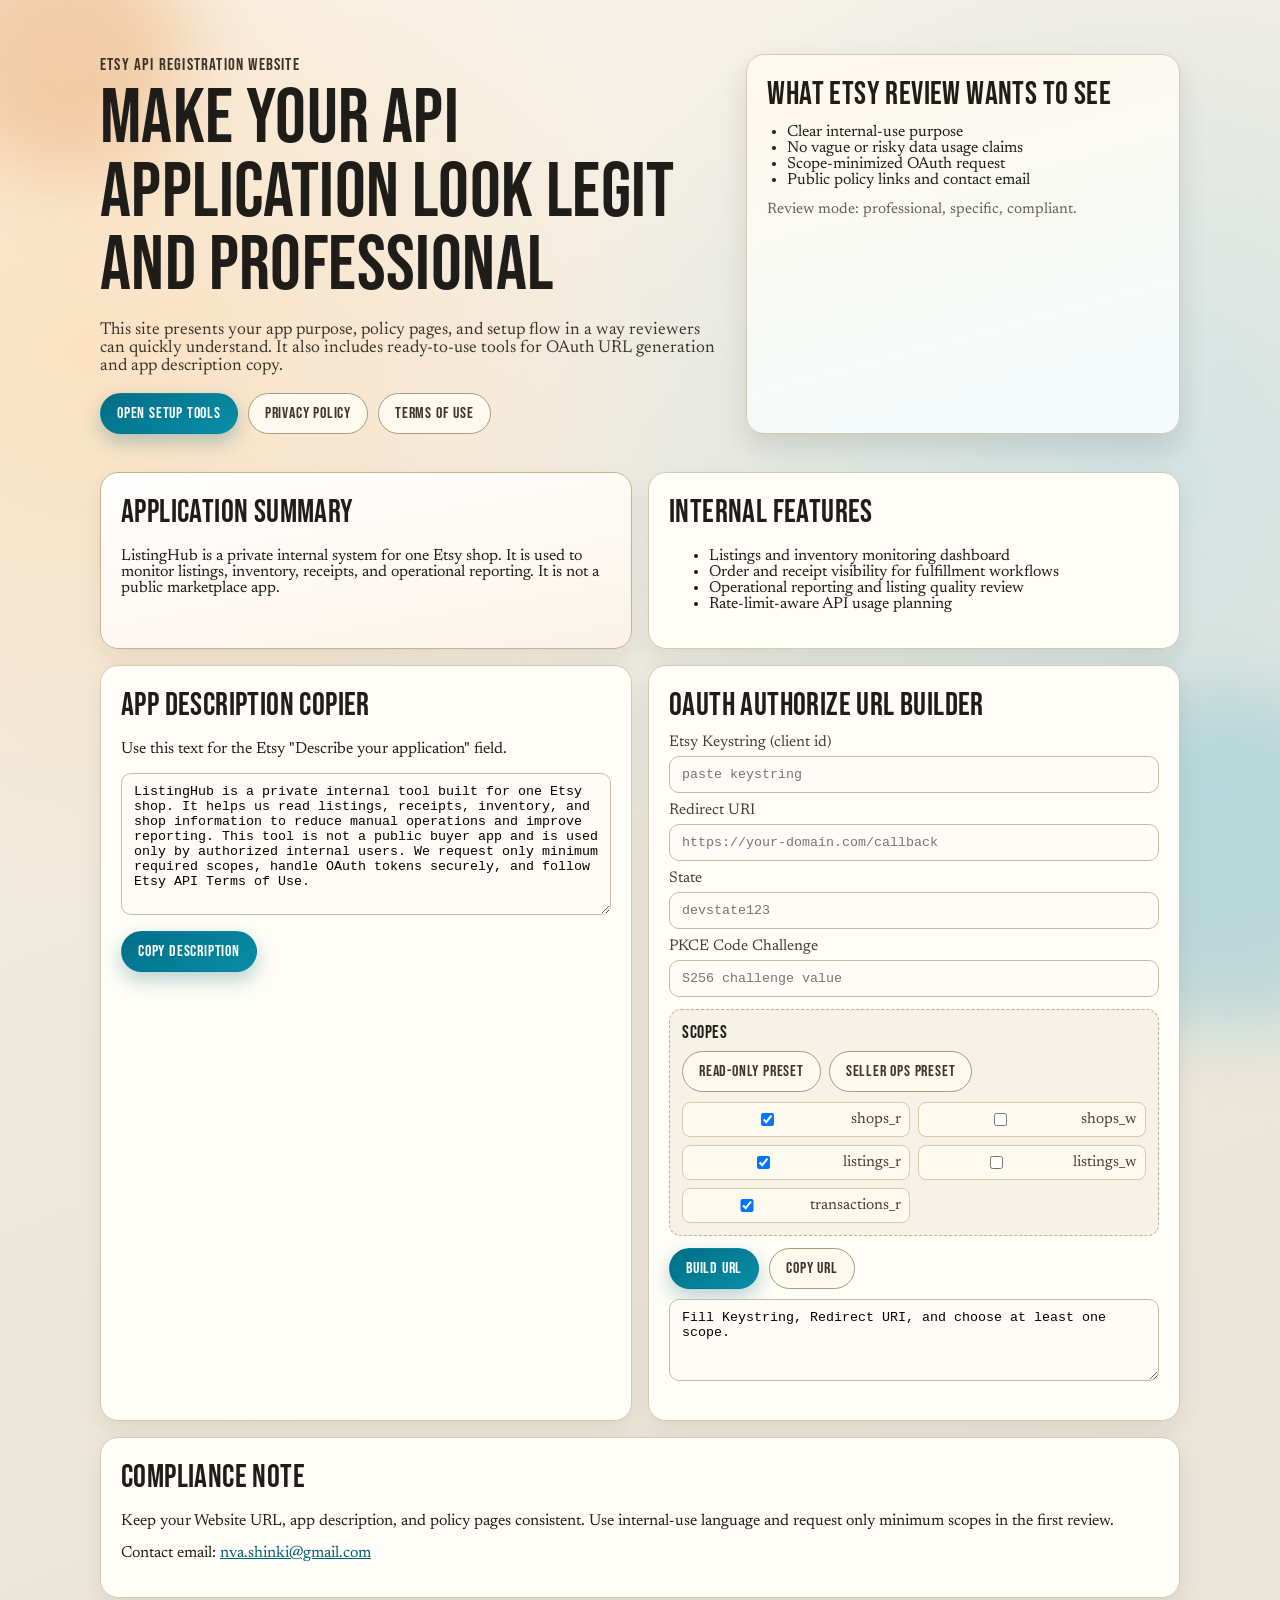
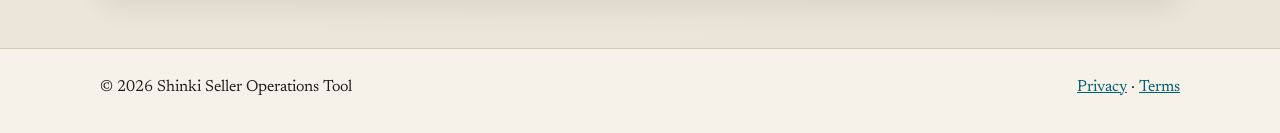
==== index.html @ 2dc22551 "Initial ListingHub Etsy API website" ====
<!doctype html>
<html lang="en">
  <head>
    <meta charset="UTF-8" />
    <meta name="viewport" content="width=device-width, initial-scale=1.0" />
    <title>ListingHub</title>
    <meta
      name="description"
      content="Internal Etsy seller operations tool for listings, inventory, order workflows, and API onboarding."
    />
    <link rel="preconnect" href="https://fonts.googleapis.com" />
    <link rel="preconnect" href="https://fonts.gstatic.com" crossorigin />
    <link
      href="https://fonts.googleapis.com/css2?family=Bebas+Neue&family=Newsreader:opsz,wght@6..72,400;6..72,600&display=swap"
      rel="stylesheet"
    />
    <link rel="stylesheet" href="styles.css" />
  </head>
  <body>
    <div class="orb orb-a"></div>
    <div class="orb orb-b"></div>

    <header class="hero">
      <div class="container hero-grid">
        <div class="hero-copy reveal">
          <p class="eyebrow">Etsy API Registration Website</p>
          <h1>Make Your API Application Look Legit and Professional</h1>
          <p>
            This site presents your app purpose, policy pages, and setup flow in a way
            reviewers can quickly understand. It also includes ready-to-use tools for
            OAuth URL generation and app description copy.
          </p>
          <div class="hero-actions">
            <a class="btn btn-main" href="#tools">Open Setup Tools</a>
            <a class="btn btn-ghost" href="privacy.html">Privacy Policy</a>
            <a class="btn btn-ghost" href="terms.html">Terms of Use</a>
          </div>
        </div>

        <aside class="hero-panel reveal delay-1">
          <h2>What Etsy Review Wants to See</h2>
          <ul>
            <li>Clear internal-use purpose</li>
            <li>No vague or risky data usage claims</li>
            <li>Scope-minimized OAuth request</li>
            <li>Public policy links and contact email</li>
          </ul>
          <p class="mini-note">Review mode: professional, specific, compliant.</p>
        </aside>
      </div>
    </header>

    <main class="container">
      <section class="split reveal delay-2">
        <article class="card card-strong">
          <h2>Application Summary</h2>
          <p>
            ListingHub is a private internal system for one Etsy
            shop. It is used to monitor listings, inventory, receipts, and operational
            reporting. It is not a public marketplace app.
          </p>
        </article>

        <article class="card">
          <h2>Internal Features</h2>
          <ul>
            <li>Listings and inventory monitoring dashboard</li>
            <li>Order and receipt visibility for fulfillment workflows</li>
            <li>Operational reporting and listing quality review</li>
            <li>Rate-limit-aware API usage planning</li>
          </ul>
        </article>
      </section>

      <section id="tools" class="tool-grid reveal delay-3">
        <article class="card tool">
          <h2>App Description Copier</h2>
          <p>Use this text for the Etsy "Describe your application" field.</p>
          <textarea id="app-description" rows="8" aria-label="App Description"></textarea>
          <div class="tool-actions">
            <button id="copy-description" class="btn btn-main" type="button">Copy Description</button>
            <span id="copy-status" class="status"></span>
          </div>
        </article>

        <article class="card tool">
          <h2>OAuth Authorize URL Builder</h2>
          <div class="form-grid">
            <label>
              Etsy Keystring (client id)
              <input id="etsy-key" type="text" placeholder="paste keystring" />
            </label>
            <label>
              Redirect URI
              <input id="redirect-uri" type="text" placeholder="https://your-domain.com/callback" />
            </label>
            <label>
              State
              <input id="oauth-state" type="text" placeholder="devstate123" />
            </label>
            <label>
              PKCE Code Challenge
              <input id="code-challenge" type="text" placeholder="S256 challenge value" />
            </label>
          </div>

          <div class="scope-box">
            <p>Scopes</p>
            <div class="preset-actions">
              <button id="preset-readonly" class="btn btn-ghost" type="button">Read-only Preset</button>
              <button id="preset-sellerops" class="btn btn-ghost" type="button">Seller Ops Preset</button>
            </div>
            <div class="scope-grid">
              <label><input type="checkbox" name="scope" value="shops_r" /> shops_r</label>
              <label><input type="checkbox" name="scope" value="shops_w" /> shops_w</label>
              <label><input type="checkbox" name="scope" value="listings_r" /> listings_r</label>
              <label><input type="checkbox" name="scope" value="listings_w" /> listings_w</label>
              <label><input type="checkbox" name="scope" value="transactions_r" /> transactions_r</label>
            </div>
          </div>

          <div class="tool-actions">
            <button id="build-oauth-url" class="btn btn-main" type="button">Build URL</button>
            <button id="copy-oauth-url" class="btn btn-ghost" type="button">Copy URL</button>
          </div>

          <textarea id="oauth-result" rows="4" aria-label="OAuth URL output"></textarea>
          <p id="oauth-copy-status" class="status"></p>
        </article>
      </section>

      <section class="card reveal delay-4">
        <h2>Compliance Note</h2>
        <p>
          Keep your Website URL, app description, and policy pages consistent. Use
          internal-use language and request only minimum scopes in the first review.
        </p>
        <p class="contact">
          Contact email: <a href="mailto:nva.shinki@gmail.com">nva.shinki@gmail.com</a>
        </p>
      </section>
    </main>

    <footer class="site-footer">
      <div class="container footer-row">
        <p>© 2026 Shinki Seller Operations Tool</p>
        <p><a href="privacy.html">Privacy</a> · <a href="terms.html">Terms</a></p>
      </div>
    </footer>

    <script src="app.js"></script>
  </body>
</html>
---- styles.css ----
:root {
  --bg: #f3efe6;
  --ink: #1f1d19;
  --muted: #665f52;
  --panel: #fffdf7;
  --line: #d5c9b2;
  --accent: #005f73;
  --accent-soft: #d9f1f4;
  --signal: #be5a38;
  --radius: 18px;
}

* {
  box-sizing: border-box;
}

html,
body {
  margin: 0;
  padding: 0;
}

body {
  font-family: "Newsreader", Georgia, serif;
  color: var(--ink);
  background:
    radial-gradient(circle at 7% 20%, #ffd8ab99 0%, transparent 32%),
    radial-gradient(circle at 88% 28%, #bbdce699 0%, transparent 36%),
    linear-gradient(160deg, #f9f4eb 0%, #efe9dc 48%, #e9e3d8 100%);
  min-height: 100vh;
}

.orb {
  position: fixed;
  border-radius: 999px;
  filter: blur(38px);
  opacity: 0.5;
  pointer-events: none;
  z-index: 0;
}

.orb-a {
  width: 250px;
  height: 250px;
  background: #e9b07a;
  top: -70px;
  left: -60px;
}

.orb-b {
  width: 340px;
  height: 340px;
  background: #90cad5;
  bottom: -130px;
  right: -120px;
}

.container {
  width: min(1080px, 92vw);
  margin: 0 auto;
  position: relative;
  z-index: 1;
}

.hero {
  padding: 54px 0 22px;
}

.hero-grid {
  display: grid;
  grid-template-columns: 1.3fr 0.9fr;
  gap: 20px;
}

.eyebrow {
  display: inline-block;
  margin: 0 0 8px;
  font-family: "Bebas Neue", sans-serif;
  letter-spacing: 1.2px;
  font-size: 1.02rem;
  color: var(--accent);
}

h1,
h2,
h3 {
  font-family: "Bebas Neue", sans-serif;
  font-weight: 400;
  letter-spacing: 0.4px;
}

h1 {
  margin: 0;
  line-height: 0.96;
  font-size: clamp(2.2rem, 6vw, 4.8rem);
}

h2 {
  margin: 0 0 10px;
  font-size: clamp(1.2rem, 3vw, 2rem);
}

.hero-copy p {
  max-width: 64ch;
  color: #3a3329;
  font-size: 1.08rem;
}

.hero-actions {
  display: flex;
  flex-wrap: wrap;
  gap: 10px;
  margin-top: 18px;
}

.hero-panel {
  background: linear-gradient(165deg, #fff8ed 0%, #f2fbfd 100%);
  border: 1px solid var(--line);
  border-radius: var(--radius);
  padding: 20px;
  box-shadow: 0 14px 28px rgba(43, 37, 26, 0.12);
}

.hero-panel ul {
  margin: 10px 0 0;
  padding-left: 20px;
}

.mini-note {
  margin-top: 14px;
  font-size: 0.94rem;
  color: var(--muted);
}

main {
  padding: 16px 0 50px;
}

.split {
  display: grid;
  grid-template-columns: 1fr 1fr;
  gap: 16px;
  margin-bottom: 16px;
}

.card {
  background: var(--panel);
  border: 1px solid var(--line);
  border-radius: var(--radius);
  padding: 20px;
  box-shadow: 0 10px 24px rgba(29, 25, 17, 0.08);
}

.card-strong {
  background: linear-gradient(170deg, #ffffff 0%, #fbf3e8 100%);
  border-color: #cab28e;
}

.tool-grid {
  display: grid;
  grid-template-columns: 1fr 1fr;
  gap: 16px;
  margin-bottom: 16px;
}

.tool textarea,
.tool input {
  width: 100%;
  border-radius: 10px;
  border: 1px solid #c8bba5;
  padding: 10px 12px;
  font-family: "Courier New", monospace;
  background: #fffcf7;
}

textarea {
  resize: vertical;
}

.form-grid {
  display: grid;
  grid-template-columns: 1fr;
  gap: 10px;
}

label {
  display: grid;
  gap: 6px;
  color: #453d31;
  font-size: 0.96rem;
}

.scope-box {
  margin-top: 12px;
  padding: 12px;
  background: #f6f2e8;
  border: 1px dashed #bfaf93;
  border-radius: 12px;
}

.scope-box p {
  margin: 0 0 8px;
  font-family: "Bebas Neue", sans-serif;
  font-size: 1.1rem;
  letter-spacing: 0.6px;
}

.preset-actions {
  display: flex;
  flex-wrap: wrap;
  gap: 8px;
  margin-bottom: 10px;
}

.scope-grid {
  display: grid;
  grid-template-columns: 1fr 1fr;
  gap: 8px;
}

.scope-grid label {
  display: flex;
  align-items: center;
  gap: 8px;
  background: #fffaf0;
  padding: 7px 8px;
  border-radius: 8px;
  border: 1px solid #d8c8af;
}

.btn {
  border-radius: 999px;
  padding: 10px 16px;
  border: 1px solid transparent;
  font-family: "Bebas Neue", sans-serif;
  letter-spacing: 0.8px;
  font-size: 1rem;
  cursor: pointer;
  text-decoration: none;
  transition: transform 180ms ease, box-shadow 180ms ease, background-color 180ms ease;
}

.btn:hover {
  transform: translateY(-2px);
}

.btn-main {
  background: linear-gradient(150deg, #006e86 0%, #0a8ea8 100%);
  color: #ffffff;
  box-shadow: 0 8px 20px rgba(0, 95, 115, 0.28);
}

.btn-ghost {
  border-color: #a8987d;
  color: #3a352d;
  background: #fffaf0;
}

.tool-actions {
  display: flex;
  flex-wrap: wrap;
  align-items: center;
  gap: 10px;
  margin: 12px 0 10px;
}

.status {
  color: var(--muted);
  font-size: 0.9rem;
}

.contact {
  margin-top: 14px;
}

a {
  color: var(--accent);
}

a:hover {
  color: #084f61;
}

.site-footer {
  border-top: 1px solid var(--line);
  background: #f7f2e9;
  padding: 14px 0 22px;
}

.footer-row {
  display: flex;
  justify-content: space-between;
  align-items: center;
  gap: 12px;
  flex-wrap: wrap;
}

.reveal {
  opacity: 0;
  transform: translateY(16px);
  animation: rise 700ms ease forwards;
}

.delay-1 {
  animation-delay: 90ms;
}

.delay-2 {
  animation-delay: 180ms;
}

.delay-3 {
  animation-delay: 270ms;
}

.delay-4 {
  animation-delay: 360ms;
}

@keyframes rise {
  from {
    opacity: 0;
    transform: translateY(16px);
  }
  to {
    opacity: 1;
    transform: translateY(0);
  }
}

@media (max-width: 860px) {
  .hero-grid,
  .split,
  .tool-grid {
    grid-template-columns: 1fr;
  }

  .scope-grid {
    grid-template-columns: 1fr;
  }
}
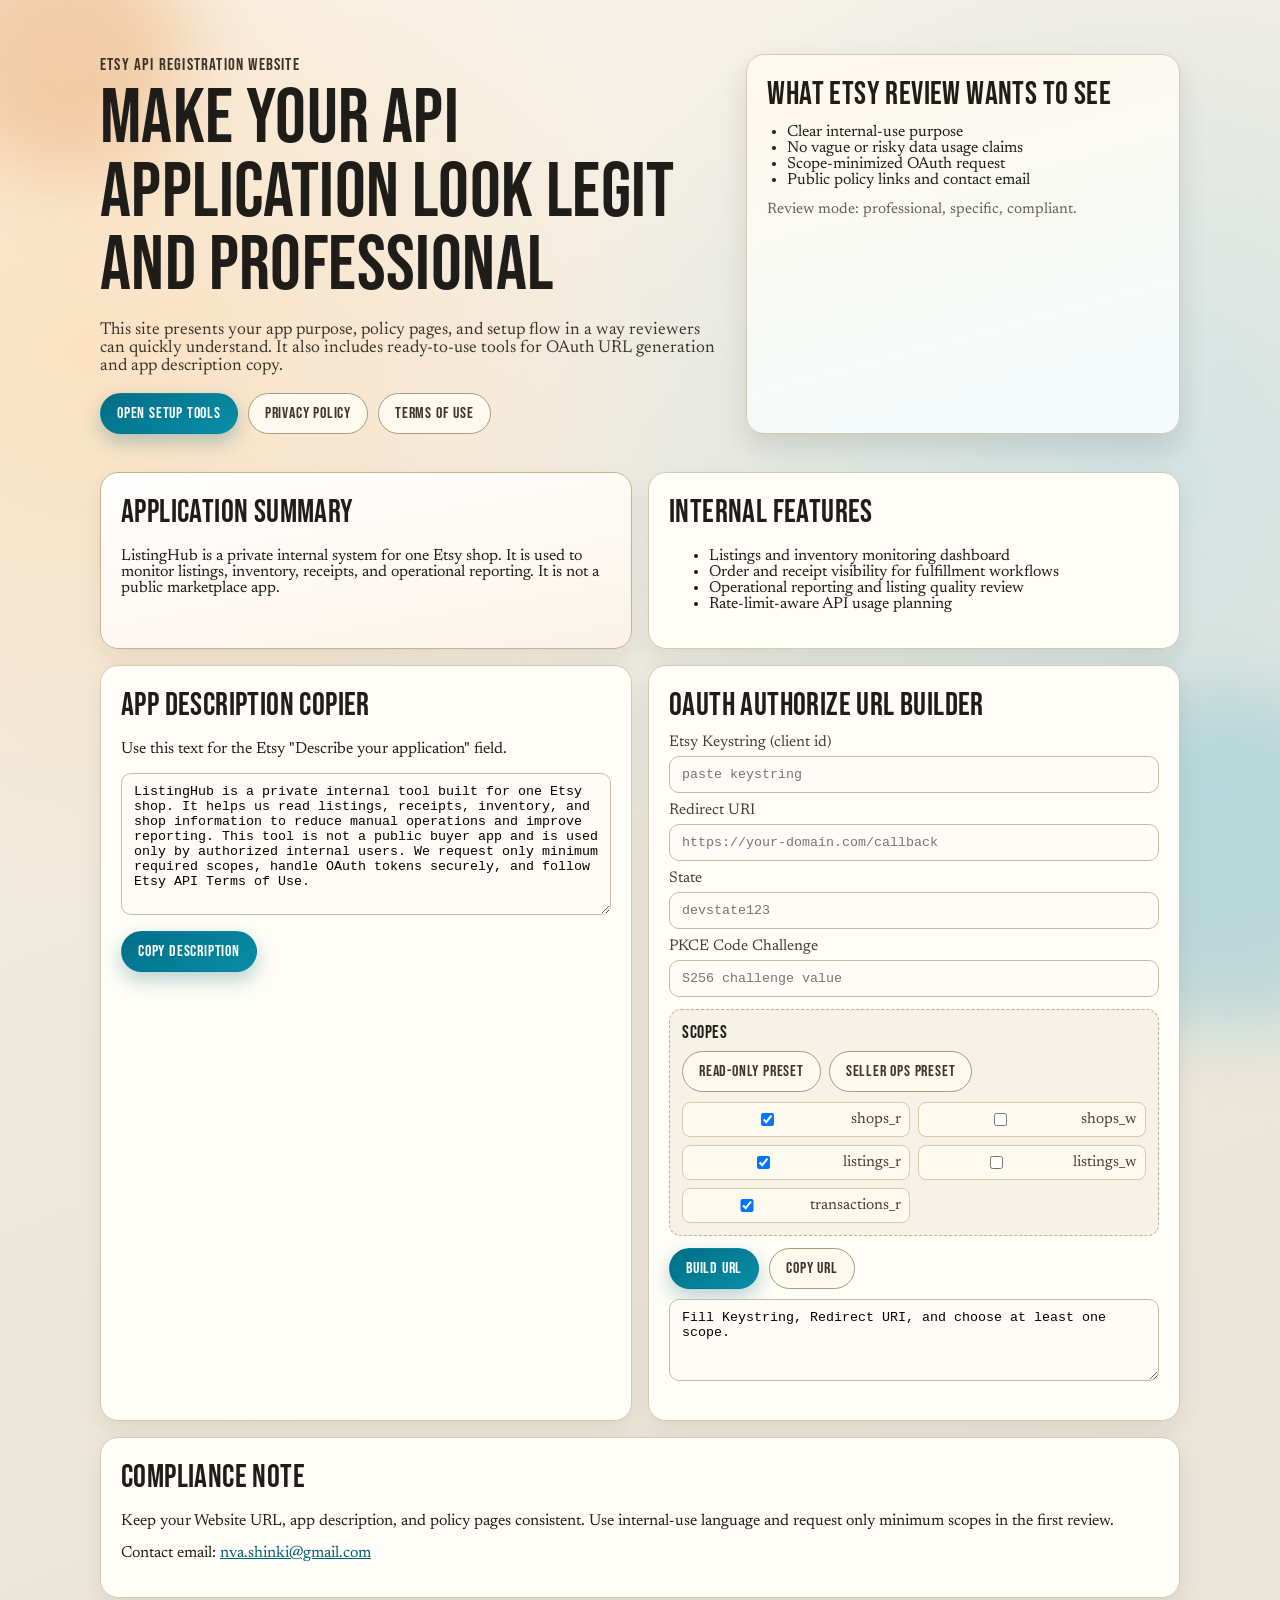
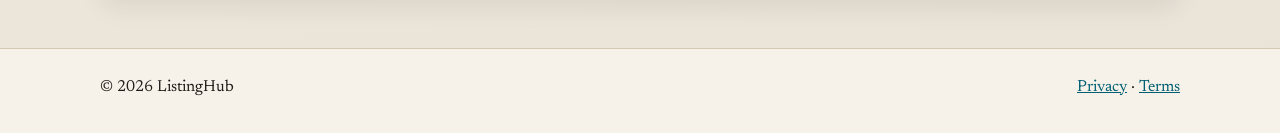
==== commit 55ac210d: "chore: align footer branding to ListingHub" ====
--- a/index.html
+++ b/index.html
@@ -143,7 +143,7 @@
 
     <footer class="site-footer">
       <div class="container footer-row">
-        <p>© 2026 Shinki Seller Operations Tool</p>
+        <p>© 2026 ListingHub</p>
         <p><a href="privacy.html">Privacy</a> · <a href="terms.html">Terms</a></p>
       </div>
     </footer>
